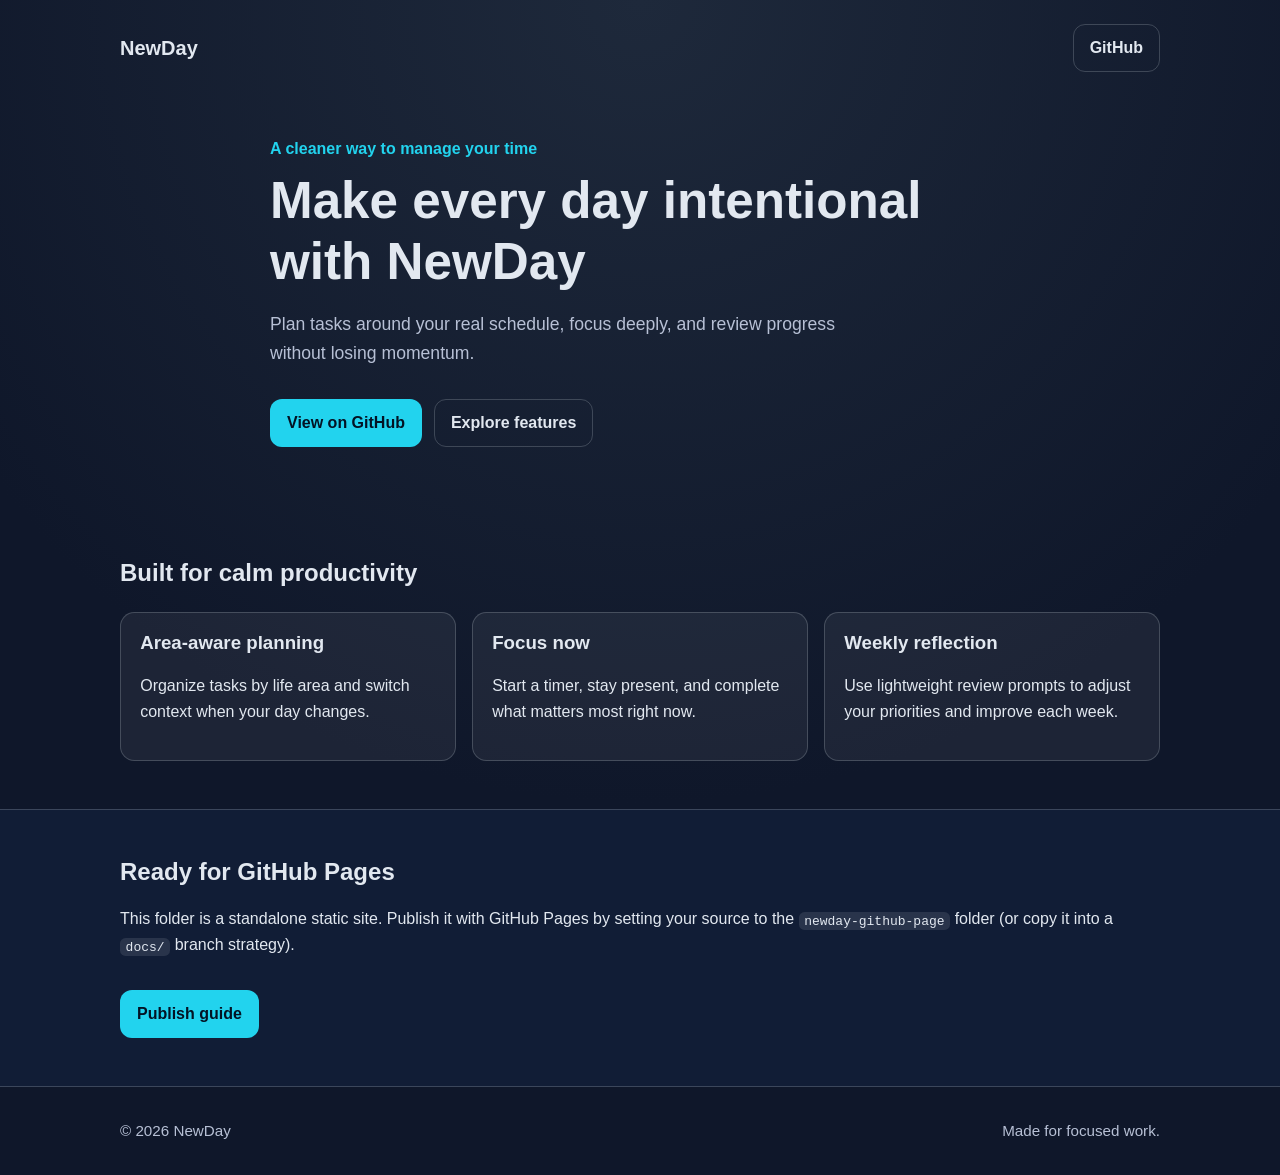
==== index.html @ dd716ab8 "Added website" ====
<!doctype html>
<html lang="en">
  <head>
    <meta charset="UTF-8" />
    <meta name="viewport" content="width=device-width, initial-scale=1.0" />
    <title>NewDay | Focus on What Matters</title>
    <meta
      name="description"
      content="NewDay helps you plan your priorities, stay focused, and review progress with intention."
    />
    <link rel="stylesheet" href="styles.css" />
  </head>
  <body>
    <header class="hero">
      <nav class="nav container">
        <span class="brand">NewDay</span>
        <a class="button button--ghost" href="https://github.com/" target="_blank" rel="noreferrer">GitHub</a>
      </nav>
      <section class="hero__content container">
        <p class="eyebrow">A cleaner way to manage your time</p>
        <h1>Make every day intentional with NewDay</h1>
        <p class="subtitle">
          Plan tasks around your real schedule, focus deeply, and review progress without losing momentum.
        </p>
        <div class="cta-row">
          <a class="button" href="https://github.com/" target="_blank" rel="noreferrer">View on GitHub</a>
          <a class="button button--ghost" href="#features">Explore features</a>
        </div>
      </section>
    </header>

    <main>
      <section id="features" class="section container">
        <h2>Built for calm productivity</h2>
        <div class="grid">
          <article class="card">
            <h3>Area-aware planning</h3>
            <p>Organize tasks by life area and switch context when your day changes.</p>
          </article>
          <article class="card">
            <h3>Focus now</h3>
            <p>Start a timer, stay present, and complete what matters most right now.</p>
          </article>
          <article class="card">
            <h3>Weekly reflection</h3>
            <p>Use lightweight review prompts to adjust your priorities and improve each week.</p>
          </article>
        </div>
      </section>

      <section class="section section--alt">
        <div class="container split">
          <div>
            <h2>Ready for GitHub Pages</h2>
            <p>
              This folder is a standalone static site. Publish it with GitHub Pages by setting your source
              to the <code>newday-github-page</code> folder (or copy it into a <code>docs/</code> branch strategy).
            </p>
          </div>
          <a class="button" href="https://pages.github.com/" target="_blank" rel="noreferrer">Publish guide</a>
        </div>
      </section>
    </main>

    <footer class="footer">
      <div class="container footer__content">
        <span>© <span id="year"></span> NewDay</span>
        <span>Made for focused work.</span>
      </div>
    </footer>

    <script src="script.js"></script>
  </body>
</html>
---- styles.css ----
:root {
  --bg: #0f172a;
  --bg-soft: #111d36;
  --text: #e2e8f0;
  --muted: #b7c0d5;
  --primary: #22d3ee;
  --primary-strong: #06b6d4;
  --card: rgba(255, 255, 255, 0.06);
  --border: rgba(226, 232, 240, 0.2);
}

* {
  box-sizing: border-box;
}

body {
  margin: 0;
  font-family: Inter, -apple-system, BlinkMacSystemFont, "Segoe UI", sans-serif;
  background: radial-gradient(circle at top, #1e293b 0%, var(--bg) 60%);
  color: var(--text);
  line-height: 1.6;
}

.container {
  width: min(1040px, 92%);
  margin: 0 auto;
}

.hero {
  padding: 1.5rem 0 4rem;
}

.nav {
  display: flex;
  justify-content: space-between;
  align-items: center;
}

.brand {
  font-size: 1.25rem;
  font-weight: 700;
}

.hero__content {
  margin-top: 4rem;
  max-width: 740px;
}

.eyebrow {
  color: var(--primary);
  font-weight: 600;
  margin-bottom: 0.5rem;
}

h1,
h2,
h3 {
  line-height: 1.2;
  margin-top: 0;
}

h1 {
  font-size: clamp(2rem, 4vw, 3.4rem);
  margin-bottom: 1rem;
}

.subtitle {
  color: var(--muted);
  font-size: 1.1rem;
  max-width: 60ch;
}

.cta-row {
  margin-top: 2rem;
  display: flex;
  gap: 0.75rem;
  flex-wrap: wrap;
}

.button {
  display: inline-flex;
  align-items: center;
  justify-content: center;
  border-radius: 0.75rem;
  padding: 0.65rem 1rem;
  color: #031324;
  background: var(--primary);
  text-decoration: none;
  font-weight: 600;
  border: 1px solid transparent;
  transition: 0.2s ease;
}

.button:hover {
  background: var(--primary-strong);
}

.button--ghost {
  color: var(--text);
  background: transparent;
  border-color: var(--border);
}

.button--ghost:hover {
  border-color: var(--primary);
  color: var(--primary);
  background: rgba(34, 211, 238, 0.08);
}

.section {
  padding: 3rem 0;
}

.grid {
  margin-top: 1.5rem;
  display: grid;
  grid-template-columns: repeat(auto-fit, minmax(210px, 1fr));
  gap: 1rem;
}

.card {
  background: var(--card);
  border: 1px solid var(--border);
  border-radius: 0.9rem;
  padding: 1.2rem;
}

.section--alt {
  background: var(--bg-soft);
  border-top: 1px solid var(--border);
  border-bottom: 1px solid var(--border);
}

.split {
  display: flex;
  align-items: center;
  justify-content: space-between;
  gap: 1rem;
  flex-wrap: wrap;
}

.footer {
  padding: 2rem 0;
}

.footer__content {
  display: flex;
  justify-content: space-between;
  color: var(--muted);
  font-size: 0.95rem;
}

code {
  background: rgba(255, 255, 255, 0.1);
  border-radius: 0.35rem;
  padding: 0.1rem 0.35rem;
}
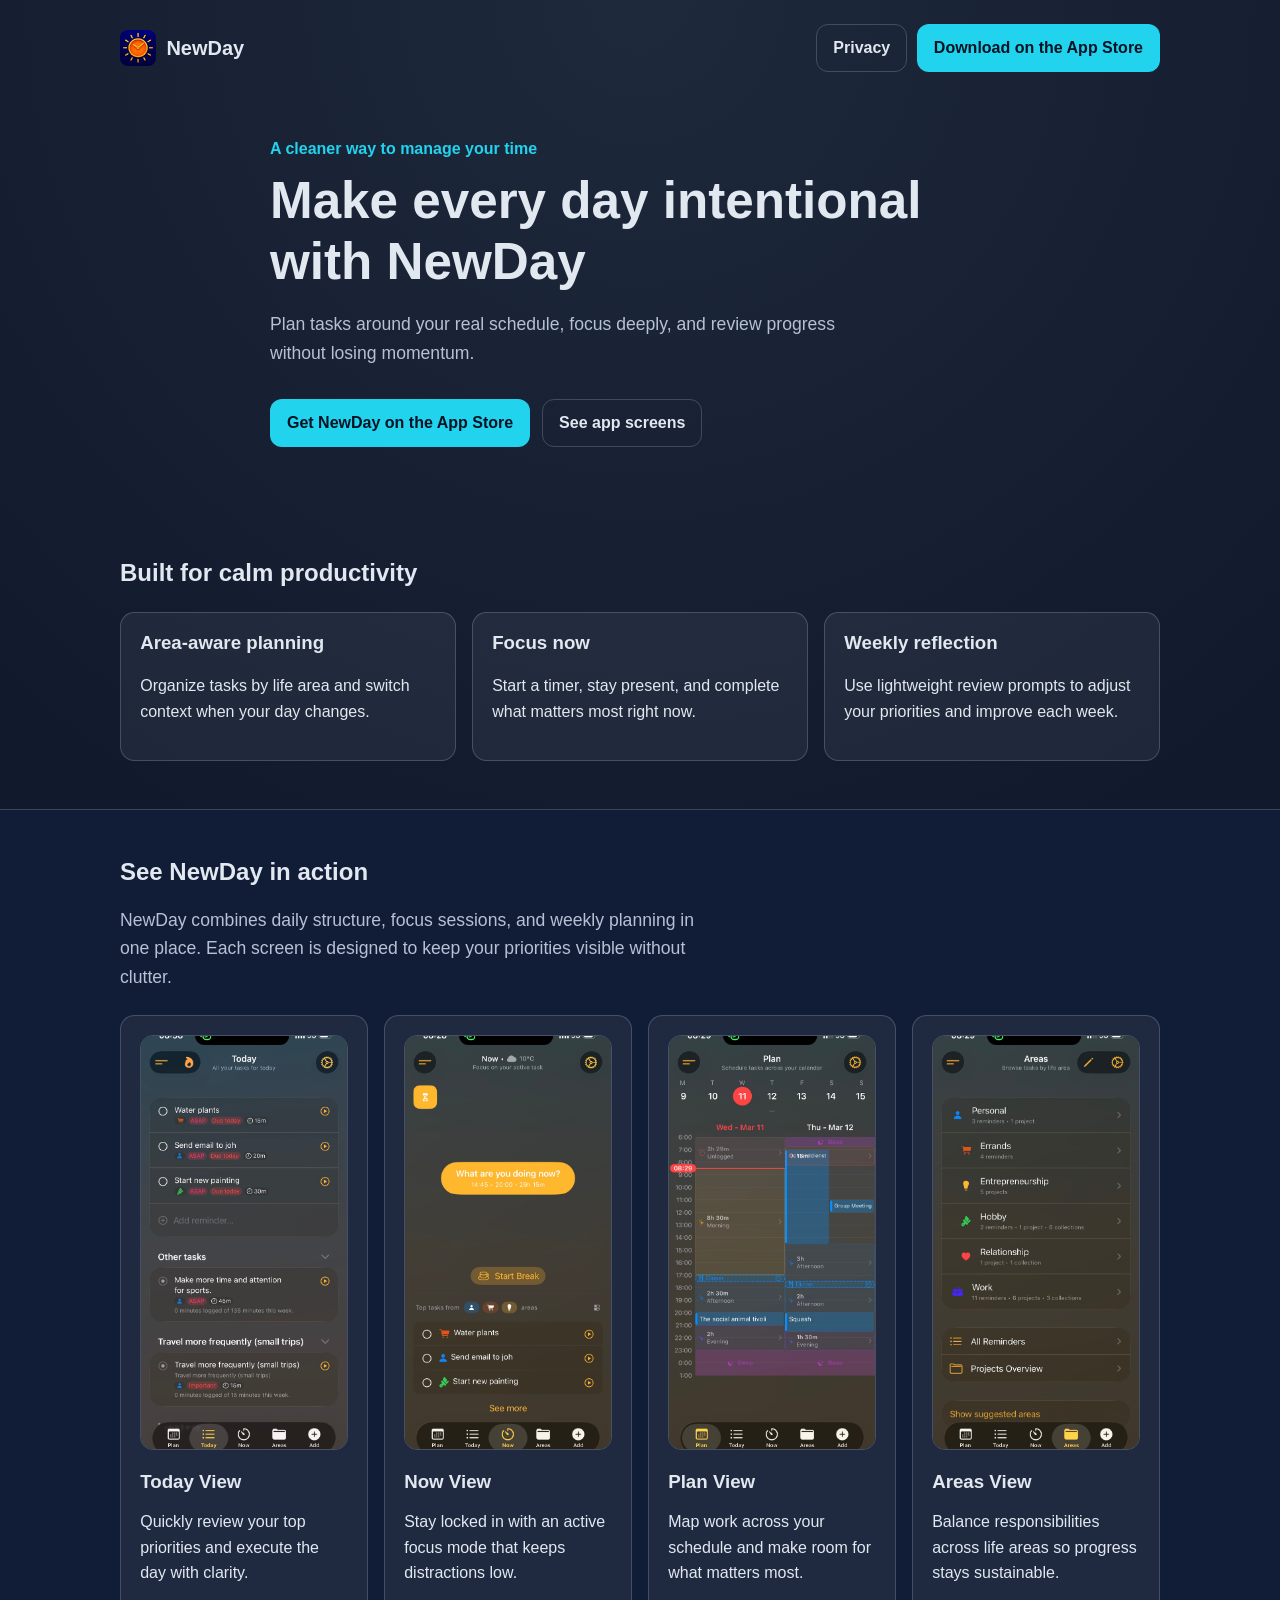
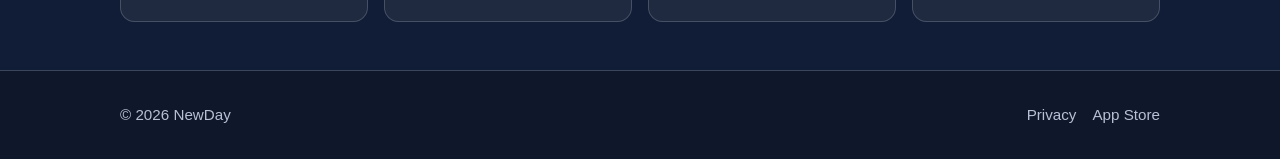
==== commit 202c5eee: "Update landing page with app visuals and privacy subsite" ====
--- a/index.html
+++ b/index.html
@@ -13,18 +13,32 @@
   <body>
     <header class="hero">
       <nav class="nav container">
-        <span class="brand">NewDay</span>
-        <a class="button button--ghost" href="https://github.com/" target="_blank" rel="noreferrer">GitHub</a>
+        <a class="brand" href="#top" aria-label="NewDay home">
+          <img class="brand__logo" src="1024.png" alt="NewDay app logo" />
+          <span>NewDay</span>
+        </a>
+        <div class="nav__links">
+          <a class="button button--ghost" href="privacy.html">Privacy</a>
+          <a
+            class="button"
+            href="https://apps.apple.com/app/id6754460979"
+            target="_blank"
+            rel="noreferrer"
+            >Download on the App Store</a
+          >
+        </div>
       </nav>
-      <section class="hero__content container">
+      <section class="hero__content container" id="top">
         <p class="eyebrow">A cleaner way to manage your time</p>
         <h1>Make every day intentional with NewDay</h1>
         <p class="subtitle">
           Plan tasks around your real schedule, focus deeply, and review progress without losing momentum.
         </p>
         <div class="cta-row">
-          <a class="button" href="https://github.com/" target="_blank" rel="noreferrer">View on GitHub</a>
-          <a class="button button--ghost" href="#features">Explore features</a>
+          <a class="button" href="https://apps.apple.com/app/id6754460979" target="_blank" rel="noreferrer"
+            >Get NewDay on the App Store</a
+          >
+          <a class="button button--ghost" href="#screens">See app screens</a>
         </div>
       </section>
     </header>
@@ -48,16 +62,35 @@
         </div>
       </section>
 
-      <section class="section section--alt">
-        <div class="container split">
-          <div>
-            <h2>Ready for GitHub Pages</h2>
-            <p>
-              This folder is a standalone static site. Publish it with GitHub Pages by setting your source
-              to the <code>newday-github-page</code> folder (or copy it into a <code>docs/</code> branch strategy).
-            </p>
+      <section id="screens" class="section section--alt">
+        <div class="container">
+          <h2>See NewDay in action</h2>
+          <p class="subtitle">
+            NewDay combines daily structure, focus sessions, and weekly planning in one place. Each screen is designed
+            to keep your priorities visible without clutter.
+          </p>
+          <div class="screen-grid">
+            <article class="screen-card">
+              <img src="TodayView.jpg" alt="Today view showing prioritized daily tasks" />
+              <h3>Today View</h3>
+              <p>Quickly review your top priorities and execute the day with clarity.</p>
+            </article>
+            <article class="screen-card">
+              <img src="NowView.jpg" alt="Now view with active focus timer" />
+              <h3>Now View</h3>
+              <p>Stay locked in with an active focus mode that keeps distractions low.</p>
+            </article>
+            <article class="screen-card">
+              <img src="PlanView.jpg" alt="Plan view for scheduling and organizing tasks" />
+              <h3>Plan View</h3>
+              <p>Map work across your schedule and make room for what matters most.</p>
+            </article>
+            <article class="screen-card">
+              <img src="Areas.jpg" alt="Areas view organizing tasks by life category" />
+              <h3>Areas View</h3>
+              <p>Balance responsibilities across life areas so progress stays sustainable.</p>
+            </article>
           </div>
-          <a class="button" href="https://pages.github.com/" target="_blank" rel="noreferrer">Publish guide</a>
         </div>
       </section>
     </main>
@@ -65,7 +98,10 @@
     <footer class="footer">
       <div class="container footer__content">
         <span>© <span id="year"></span> NewDay</span>
-        <span>Made for focused work.</span>
+        <div class="footer__links">
+          <a href="privacy.html">Privacy</a>
+          <a href="https://apps.apple.com/app/id6754460979" target="_blank" rel="noreferrer">App Store</a>
+        </div>
       </div>
     </footer>
 
--- a/styles.css
+++ b/styles.css
@@ -34,11 +34,31 @@
   display: flex;
   justify-content: space-between;
   align-items: center;
+  gap: 0.9rem;
+  flex-wrap: wrap;
 }
 
 .brand {
   font-size: 1.25rem;
   font-weight: 700;
+  text-decoration: none;
+  color: var(--text);
+  display: inline-flex;
+  align-items: center;
+  gap: 0.65rem;
+}
+
+.brand__logo {
+  width: 36px;
+  height: 36px;
+  border-radius: 8px;
+  object-fit: cover;
+}
+
+.nav__links {
+  display: flex;
+  gap: 0.6rem;
+  flex-wrap: wrap;
 }
 
 .hero__content {
@@ -118,7 +138,8 @@
   gap: 1rem;
 }
 
-.card {
+.card,
+.screen-card {
   background: var(--card);
   border: 1px solid var(--border);
   border-radius: 0.9rem;
@@ -131,12 +152,24 @@
   border-bottom: 1px solid var(--border);
 }
 
-.split {
-  display: flex;
-  align-items: center;
-  justify-content: space-between;
-  gap: 1rem;
-  flex-wrap: wrap;
+.screen-grid {
+  margin-top: 1.5rem;
+  display: grid;
+  grid-template-columns: repeat(auto-fit, minmax(210px, 1fr));
+  gap: 1rem;
+}
+
+.screen-card img {
+  width: 100%;
+  aspect-ratio: 9 / 18;
+  object-fit: cover;
+  border-radius: 0.8rem;
+  border: 1px solid var(--border);
+}
+
+.screen-card h3 {
+  margin-top: 0.8rem;
+  margin-bottom: 0.35rem;
 }
 
 .footer {
@@ -146,8 +179,37 @@
 .footer__content {
   display: flex;
   justify-content: space-between;
+  align-items: center;
+  gap: 1rem;
+  flex-wrap: wrap;
   color: var(--muted);
   font-size: 0.95rem;
+}
+
+.footer__links {
+  display: inline-flex;
+  gap: 1rem;
+}
+
+.footer__links a {
+  color: var(--muted);
+  text-decoration: none;
+}
+
+.footer__links a:hover {
+  color: var(--primary);
+}
+
+.legal {
+  max-width: 760px;
+}
+
+.legal ul {
+  padding-left: 1.15rem;
+}
+
+.muted {
+  color: var(--muted);
 }
 
 code {
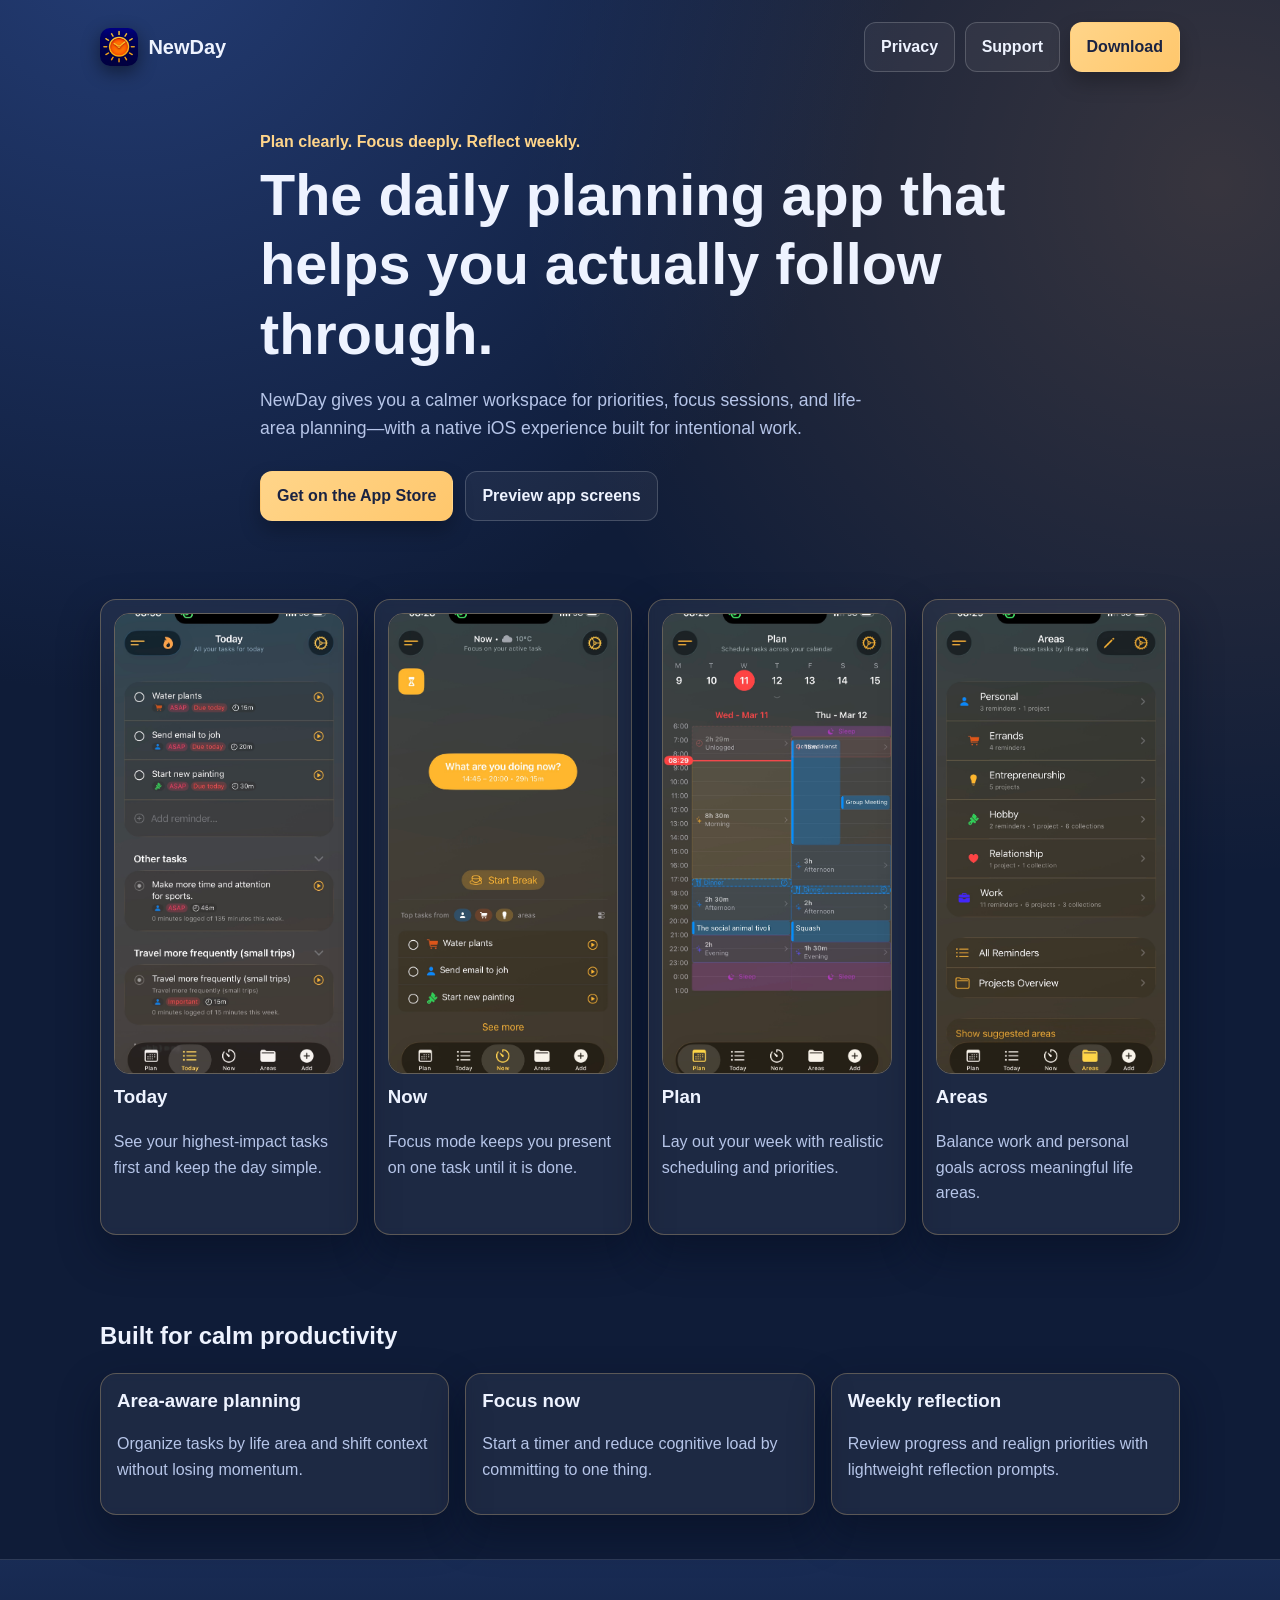
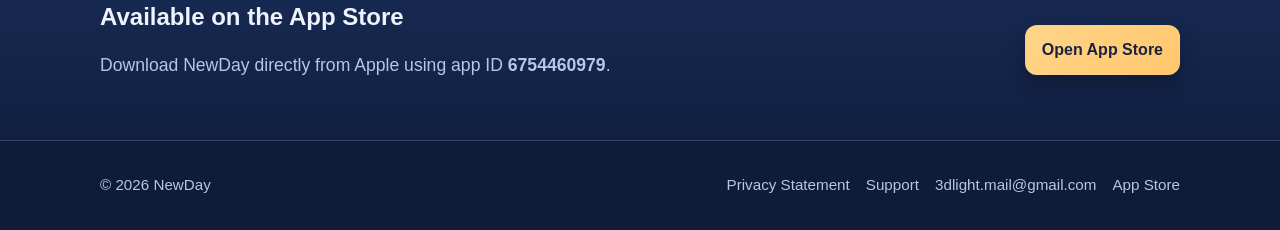
==== commit 9d3e5170: "Apply warm dark-blue theme and add support contact page" ====
--- a/index.html
+++ b/index.html
@@ -11,7 +11,7 @@
     <link rel="stylesheet" href="styles.css" />
   </head>
   <body>
-    <header class="hero">
+    <header class="hero" id="top">
       <nav class="nav container">
         <a class="brand" href="#top" aria-label="NewDay home">
           <img class="brand__logo" src="1024.png" alt="NewDay app logo" />
@@ -19,78 +19,84 @@
         </a>
         <div class="nav__links">
           <a class="button button--ghost" href="privacy.html">Privacy</a>
-          <a
-            class="button"
-            href="https://apps.apple.com/app/id6754460979"
-            target="_blank"
-            rel="noreferrer"
-            >Download on the App Store</a
+          <a class="button button--ghost" href="support.html">Support</a>
+          <a class="button" href="https://apps.apple.com/app/id6754460979" target="_blank" rel="noreferrer"
+            >Download</a
           >
         </div>
       </nav>
-      <section class="hero__content container" id="top">
-        <p class="eyebrow">A cleaner way to manage your time</p>
-        <h1>Make every day intentional with NewDay</h1>
+
+      <section class="hero__content container">
+        <p class="eyebrow">Plan clearly. Focus deeply. Reflect weekly.</p>
+        <h1>The daily planning app that helps you actually follow through.</h1>
         <p class="subtitle">
-          Plan tasks around your real schedule, focus deeply, and review progress without losing momentum.
+          NewDay gives you a calmer workspace for priorities, focus sessions, and life-area planning—with a native iOS
+          experience built for intentional work.
         </p>
         <div class="cta-row">
           <a class="button" href="https://apps.apple.com/app/id6754460979" target="_blank" rel="noreferrer"
-            >Get NewDay on the App Store</a
+            >Get on the App Store</a
           >
-          <a class="button button--ghost" href="#screens">See app screens</a>
+          <a class="button button--ghost" href="#screens">Preview app screens</a>
         </div>
       </section>
     </header>
 
     <main>
+      <section id="screens" class="section section--showcase container">
+        <div class="screen-grid">
+          <article class="screen-card">
+            <img src="TodayView.jpg" alt="Today view showing prioritized daily tasks" />
+            <h3>Today</h3>
+            <p>See your highest-impact tasks first and keep the day simple.</p>
+          </article>
+          <article class="screen-card">
+            <img src="NowView.jpg" alt="Now view with active focus timer" />
+            <h3>Now</h3>
+            <p>Focus mode keeps you present on one task until it is done.</p>
+          </article>
+          <article class="screen-card">
+            <img src="PlanView.jpg" alt="Plan view for scheduling and organizing tasks" />
+            <h3>Plan</h3>
+            <p>Lay out your week with realistic scheduling and priorities.</p>
+          </article>
+          <article class="screen-card">
+            <img src="Areas.jpg" alt="Areas view organizing tasks by life category" />
+            <h3>Areas</h3>
+            <p>Balance work and personal goals across meaningful life areas.</p>
+          </article>
+        </div>
+      </section>
+
       <section id="features" class="section container">
         <h2>Built for calm productivity</h2>
         <div class="grid">
           <article class="card">
             <h3>Area-aware planning</h3>
-            <p>Organize tasks by life area and switch context when your day changes.</p>
+            <p>Organize tasks by life area and shift context without losing momentum.</p>
           </article>
           <article class="card">
             <h3>Focus now</h3>
-            <p>Start a timer, stay present, and complete what matters most right now.</p>
+            <p>Start a timer and reduce cognitive load by committing to one thing.</p>
           </article>
           <article class="card">
             <h3>Weekly reflection</h3>
-            <p>Use lightweight review prompts to adjust your priorities and improve each week.</p>
+            <p>Review progress and realign priorities with lightweight reflection prompts.</p>
           </article>
         </div>
       </section>
 
-      <section id="screens" class="section section--alt">
-        <div class="container">
-          <h2>See NewDay in action</h2>
-          <p class="subtitle">
-            NewDay combines daily structure, focus sessions, and weekly planning in one place. Each screen is designed
-            to keep your priorities visible without clutter.
-          </p>
-          <div class="screen-grid">
-            <article class="screen-card">
-              <img src="TodayView.jpg" alt="Today view showing prioritized daily tasks" />
-              <h3>Today View</h3>
-              <p>Quickly review your top priorities and execute the day with clarity.</p>
-            </article>
-            <article class="screen-card">
-              <img src="NowView.jpg" alt="Now view with active focus timer" />
-              <h3>Now View</h3>
-              <p>Stay locked in with an active focus mode that keeps distractions low.</p>
-            </article>
-            <article class="screen-card">
-              <img src="PlanView.jpg" alt="Plan view for scheduling and organizing tasks" />
-              <h3>Plan View</h3>
-              <p>Map work across your schedule and make room for what matters most.</p>
-            </article>
-            <article class="screen-card">
-              <img src="Areas.jpg" alt="Areas view organizing tasks by life category" />
-              <h3>Areas View</h3>
-              <p>Balance responsibilities across life areas so progress stays sustainable.</p>
-            </article>
+      <section class="section section--app-store">
+        <div class="container split">
+          <div>
+            <h2>Available on the App Store</h2>
+            <p class="subtitle">
+              Download NewDay directly from Apple using app ID <strong>6754460979</strong>.
+            </p>
           </div>
+          <a class="button" href="https://apps.apple.com/app/id6754460979" target="_blank" rel="noreferrer"
+            >Open App Store</a
+          >
         </div>
       </section>
     </main>
@@ -99,7 +105,9 @@
       <div class="container footer__content">
         <span>© <span id="year"></span> NewDay</span>
         <div class="footer__links">
-          <a href="privacy.html">Privacy</a>
+          <a href="privacy.html">Privacy Statement</a>
+          <a href="support.html">Support</a>
+          <a href="mailto:3dlight.mail@gmail.com">3dlight.mail@gmail.com</a>
           <a href="https://apps.apple.com/app/id6754460979" target="_blank" rel="noreferrer">App Store</a>
         </div>
       </div>
--- a/styles.css
+++ b/styles.css
@@ -1,12 +1,14 @@
 :root {
-  --bg: #0f172a;
-  --bg-soft: #111d36;
-  --text: #e2e8f0;
-  --muted: #b7c0d5;
-  --primary: #22d3ee;
-  --primary-strong: #06b6d4;
+  --bg: #0f1c38;
+  --bg-soft: #15264b;
+  --panel: #1b2f5c;
+  --text: #eef3ff;
+  --muted: #b6c5e8;
+  --primary: #ffd58a;
+  --primary-strong: #ffc76c;
   --card: rgba(255, 255, 255, 0.06);
-  --border: rgba(226, 232, 240, 0.2);
+  --border: rgba(255, 213, 138, 0.28);
+  --shadow: 0 18px 40px rgba(4, 10, 28, 0.45);
 }
 
 * {
@@ -16,18 +18,21 @@
 body {
   margin: 0;
   font-family: Inter, -apple-system, BlinkMacSystemFont, "Segoe UI", sans-serif;
-  background: radial-gradient(circle at top, #1e293b 0%, var(--bg) 60%);
+  background:
+    radial-gradient(circle at 10% -5%, #243d76 0%, rgba(36, 61, 118, 0) 35%),
+    radial-gradient(circle at 95% 10%, rgba(255, 176, 92, 0.17) 0%, rgba(255, 176, 92, 0) 34%),
+    var(--bg);
   color: var(--text);
   line-height: 1.6;
 }
 
 .container {
-  width: min(1040px, 92%);
+  width: min(1080px, 92%);
   margin: 0 auto;
 }
 
 .hero {
-  padding: 1.5rem 0 4rem;
+  padding: 1.4rem 0 2.5rem;
 }
 
 .nav {
@@ -40,7 +45,7 @@
 
 .brand {
   font-size: 1.25rem;
-  font-weight: 700;
+  font-weight: 800;
   text-decoration: none;
   color: var(--text);
   display: inline-flex;
@@ -49,10 +54,11 @@
 }
 
 .brand__logo {
-  width: 36px;
-  height: 36px;
-  border-radius: 8px;
+  width: 38px;
+  height: 38px;
+  border-radius: 10px;
   object-fit: cover;
+  box-shadow: 0 6px 18px rgba(0, 0, 0, 0.45);
 }
 
 .nav__links {
@@ -62,14 +68,14 @@
 }
 
 .hero__content {
-  margin-top: 4rem;
-  max-width: 740px;
+  margin-top: 3.6rem;
+  max-width: 760px;
 }
 
 .eyebrow {
   color: var(--primary);
-  font-weight: 600;
-  margin-bottom: 0.5rem;
+  font-weight: 700;
+  margin-bottom: 0.4rem;
 }
 
 h1,
@@ -80,18 +86,18 @@
 }
 
 h1 {
-  font-size: clamp(2rem, 4vw, 3.4rem);
-  margin-bottom: 1rem;
+  font-size: clamp(2rem, 5vw, 3.6rem);
+  margin-bottom: 0.8rem;
 }
 
 .subtitle {
   color: var(--muted);
   font-size: 1.1rem;
-  max-width: 60ch;
+  max-width: 62ch;
 }
 
 .cta-row {
-  margin-top: 2rem;
+  margin-top: 1.8rem;
   display: flex;
   gap: 0.75rem;
   flex-wrap: wrap;
@@ -102,74 +108,101 @@
   align-items: center;
   justify-content: center;
   border-radius: 0.75rem;
-  padding: 0.65rem 1rem;
-  color: #031324;
-  background: var(--primary);
+  padding: 0.68rem 1rem;
+  color: #1a2342;
+  background: linear-gradient(135deg, var(--primary), var(--primary-strong));
   text-decoration: none;
-  font-weight: 600;
+  font-weight: 700;
   border: 1px solid transparent;
-  transition: 0.2s ease;
+  transition: transform 0.2s ease, box-shadow 0.2s ease, background 0.2s ease;
+  box-shadow: 0 10px 20px rgba(0, 0, 0, 0.25);
 }
 
 .button:hover {
-  background: var(--primary-strong);
+  transform: translateY(-1px);
+  background: linear-gradient(135deg, #ffe0a8, var(--primary));
 }
 
 .button--ghost {
   color: var(--text);
-  background: transparent;
-  border-color: var(--border);
+  background: rgba(255, 255, 255, 0.05);
+  border-color: rgba(255, 255, 255, 0.18);
+  box-shadow: none;
 }
 
 .button--ghost:hover {
   border-color: var(--primary);
   color: var(--primary);
-  background: rgba(34, 211, 238, 0.08);
+  background: rgba(255, 213, 138, 0.08);
 }
 
 .section {
-  padding: 3rem 0;
-}
-
-.grid {
-  margin-top: 1.5rem;
+  padding: 2.7rem 0;
+}
+
+.section--showcase {
+  padding-top: 1rem;
+}
+
+.grid,
+.screen-grid {
+  margin-top: 1.4rem;
   display: grid;
-  grid-template-columns: repeat(auto-fit, minmax(210px, 1fr));
-  gap: 1rem;
+  grid-template-columns: repeat(auto-fit, minmax(220px, 1fr));
+  gap: 1rem;
+}
+
+.screen-grid {
+  align-items: stretch;
 }
 
 .card,
 .screen-card {
   background: var(--card);
   border: 1px solid var(--border);
-  border-radius: 0.9rem;
-  padding: 1.2rem;
-}
-
-.section--alt {
-  background: var(--bg-soft);
-  border-top: 1px solid var(--border);
-  border-bottom: 1px solid var(--border);
-}
-
-.screen-grid {
-  margin-top: 1.5rem;
-  display: grid;
-  grid-template-columns: repeat(auto-fit, minmax(210px, 1fr));
-  gap: 1rem;
+  border-radius: 1rem;
+  padding: 1rem;
+  box-shadow: var(--shadow);
+  backdrop-filter: blur(4px);
+}
+
+.screen-card {
+  display: flex;
+  flex-direction: column;
+  padding: 0.8rem;
+  height: 100%;
 }
 
 .screen-card img {
   width: 100%;
   aspect-ratio: 9 / 18;
   object-fit: cover;
-  border-radius: 0.8rem;
-  border: 1px solid var(--border);
+  border-radius: 0.95rem;
+  border: 1px solid rgba(255, 213, 138, 0.32);
 }
 
 .screen-card h3 {
   margin-top: 0.8rem;
-  margin-bottom: 0.35rem;
+  margin-bottom: 0.25rem;
+}
+
+.screen-card p,
+.card p {
+  color: var(--muted);
+}
+
+.section--app-store {
+  background: linear-gradient(180deg, rgba(27, 47, 92, 0.8), rgba(17, 32, 66, 0.8));
+  border-top: 1px solid rgba(255, 255, 255, 0.12);
+  border-bottom: 1px solid rgba(255, 255, 255, 0.12);
+}
+
+.split {
+  display: flex;
+  justify-content: space-between;
+  gap: 1rem;
+  align-items: center;
+  flex-wrap: wrap;
 }
 
 .footer {
@@ -189,6 +222,7 @@
 .footer__links {
   display: inline-flex;
   gap: 1rem;
+  flex-wrap: wrap;
 }
 
 .footer__links a {
@@ -201,19 +235,13 @@
 }
 
 .legal {
-  max-width: 760px;
+  max-width: 860px;
 }
 
 .legal ul {
-  padding-left: 1.15rem;
+  padding-left: 1.2rem;
 }
 
 .muted {
   color: var(--muted);
 }
-
-code {
-  background: rgba(255, 255, 255, 0.1);
-  border-radius: 0.35rem;
-  padding: 0.1rem 0.35rem;
-}
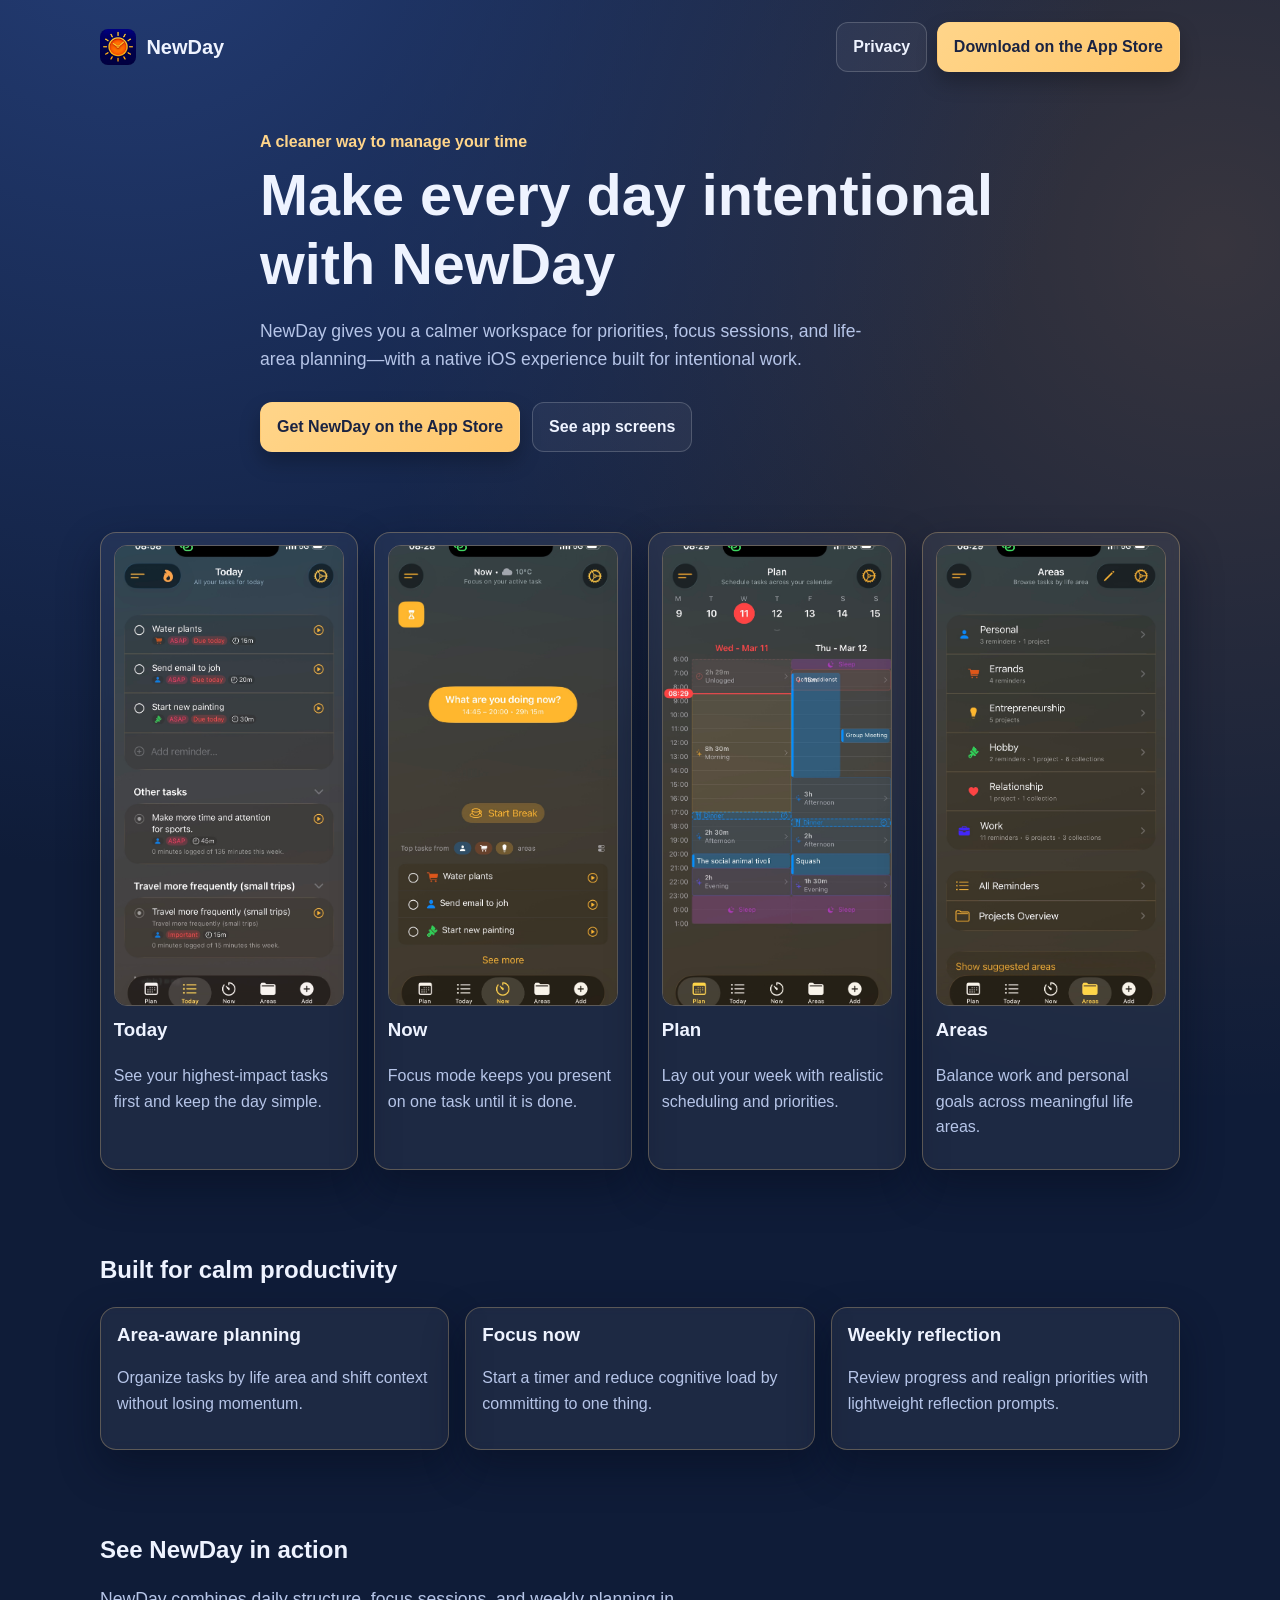
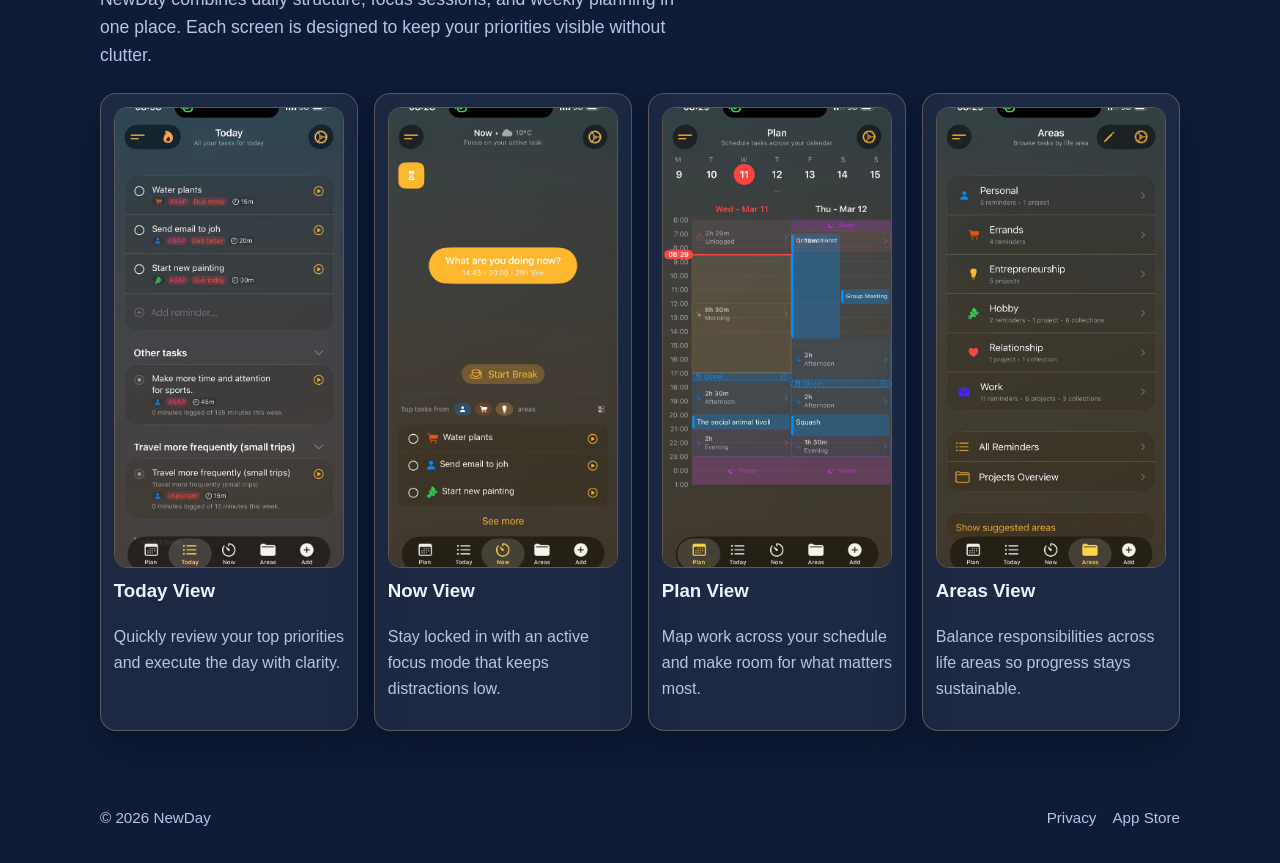
==== commit 7b545606: "Merge branch 'main' into codex/implement-images-and-app-store-link-enmhpv" ====
--- a/index.html
+++ b/index.html
@@ -19,25 +19,27 @@
         </a>
         <div class="nav__links">
           <a class="button button--ghost" href="privacy.html">Privacy</a>
-          <a class="button button--ghost" href="support.html">Support</a>
-          <a class="button" href="https://apps.apple.com/app/id6754460979" target="_blank" rel="noreferrer"
-            >Download</a
+          <a
+            class="button"
+            href="https://apps.apple.com/app/id6754460979"
+            target="_blank"
+            rel="noreferrer"
+            >Download on the App Store</a
           >
         </div>
       </nav>
-
-      <section class="hero__content container">
-        <p class="eyebrow">Plan clearly. Focus deeply. Reflect weekly.</p>
-        <h1>The daily planning app that helps you actually follow through.</h1>
+      <section class="hero__content container" id="top">
+        <p class="eyebrow">A cleaner way to manage your time</p>
+        <h1>Make every day intentional with NewDay</h1>
         <p class="subtitle">
           NewDay gives you a calmer workspace for priorities, focus sessions, and life-area planning—with a native iOS
           experience built for intentional work.
         </p>
         <div class="cta-row">
           <a class="button" href="https://apps.apple.com/app/id6754460979" target="_blank" rel="noreferrer"
-            >Get on the App Store</a
+            >Get NewDay on the App Store</a
           >
-          <a class="button button--ghost" href="#screens">Preview app screens</a>
+          <a class="button button--ghost" href="#screens">See app screens</a>
         </div>
       </section>
     </header>
@@ -86,17 +88,35 @@
         </div>
       </section>
 
-      <section class="section section--app-store">
-        <div class="container split">
-          <div>
-            <h2>Available on the App Store</h2>
-            <p class="subtitle">
-              Download NewDay directly from Apple using app ID <strong>6754460979</strong>.
-            </p>
+      <section id="screens" class="section section--alt">
+        <div class="container">
+          <h2>See NewDay in action</h2>
+          <p class="subtitle">
+            NewDay combines daily structure, focus sessions, and weekly planning in one place. Each screen is designed
+            to keep your priorities visible without clutter.
+          </p>
+          <div class="screen-grid">
+            <article class="screen-card">
+              <img src="TodayView.jpg" alt="Today view showing prioritized daily tasks" />
+              <h3>Today View</h3>
+              <p>Quickly review your top priorities and execute the day with clarity.</p>
+            </article>
+            <article class="screen-card">
+              <img src="NowView.jpg" alt="Now view with active focus timer" />
+              <h3>Now View</h3>
+              <p>Stay locked in with an active focus mode that keeps distractions low.</p>
+            </article>
+            <article class="screen-card">
+              <img src="PlanView.jpg" alt="Plan view for scheduling and organizing tasks" />
+              <h3>Plan View</h3>
+              <p>Map work across your schedule and make room for what matters most.</p>
+            </article>
+            <article class="screen-card">
+              <img src="Areas.jpg" alt="Areas view organizing tasks by life category" />
+              <h3>Areas View</h3>
+              <p>Balance responsibilities across life areas so progress stays sustainable.</p>
+            </article>
           </div>
-          <a class="button" href="https://apps.apple.com/app/id6754460979" target="_blank" rel="noreferrer"
-            >Open App Store</a
-          >
         </div>
       </section>
     </main>
@@ -105,9 +125,7 @@
       <div class="container footer__content">
         <span>© <span id="year"></span> NewDay</span>
         <div class="footer__links">
-          <a href="privacy.html">Privacy Statement</a>
-          <a href="support.html">Support</a>
-          <a href="mailto:3dlight.mail@gmail.com">3dlight.mail@gmail.com</a>
+          <a href="privacy.html">Privacy</a>
           <a href="https://apps.apple.com/app/id6754460979" target="_blank" rel="noreferrer">App Store</a>
         </div>
       </div>
--- a/styles.css
+++ b/styles.css
@@ -45,7 +45,7 @@
 
 .brand {
   font-size: 1.25rem;
-  font-weight: 800;
+  font-weight: 700;
   text-decoration: none;
   color: var(--text);
   display: inline-flex;
@@ -54,11 +54,10 @@
 }
 
 .brand__logo {
-  width: 38px;
-  height: 38px;
-  border-radius: 10px;
+  width: 36px;
+  height: 36px;
+  border-radius: 8px;
   object-fit: cover;
-  box-shadow: 0 6px 18px rgba(0, 0, 0, 0.45);
 }
 
 .nav__links {
@@ -152,10 +151,6 @@
   gap: 1rem;
 }
 
-.screen-grid {
-  align-items: stretch;
-}
-
 .card,
 .screen-card {
   background: var(--card);
@@ -197,12 +192,24 @@
   border-bottom: 1px solid rgba(255, 255, 255, 0.12);
 }
 
-.split {
-  display: flex;
-  justify-content: space-between;
-  gap: 1rem;
-  align-items: center;
-  flex-wrap: wrap;
+.screen-grid {
+  margin-top: 1.5rem;
+  display: grid;
+  grid-template-columns: repeat(auto-fit, minmax(210px, 1fr));
+  gap: 1rem;
+}
+
+.screen-card img {
+  width: 100%;
+  aspect-ratio: 9 / 18;
+  object-fit: cover;
+  border-radius: 0.8rem;
+  border: 1px solid var(--border);
+}
+
+.screen-card h3 {
+  margin-top: 0.8rem;
+  margin-bottom: 0.35rem;
 }
 
 .footer {
@@ -222,7 +229,6 @@
 .footer__links {
   display: inline-flex;
   gap: 1rem;
-  flex-wrap: wrap;
 }
 
 .footer__links a {
@@ -235,13 +241,19 @@
 }
 
 .legal {
-  max-width: 860px;
+  max-width: 760px;
 }
 
 .legal ul {
-  padding-left: 1.2rem;
+  padding-left: 1.15rem;
 }
 
 .muted {
   color: var(--muted);
 }
+
+code {
+  background: rgba(255, 255, 255, 0.1);
+  border-radius: 0.35rem;
+  padding: 0.1rem 0.35rem;
+}
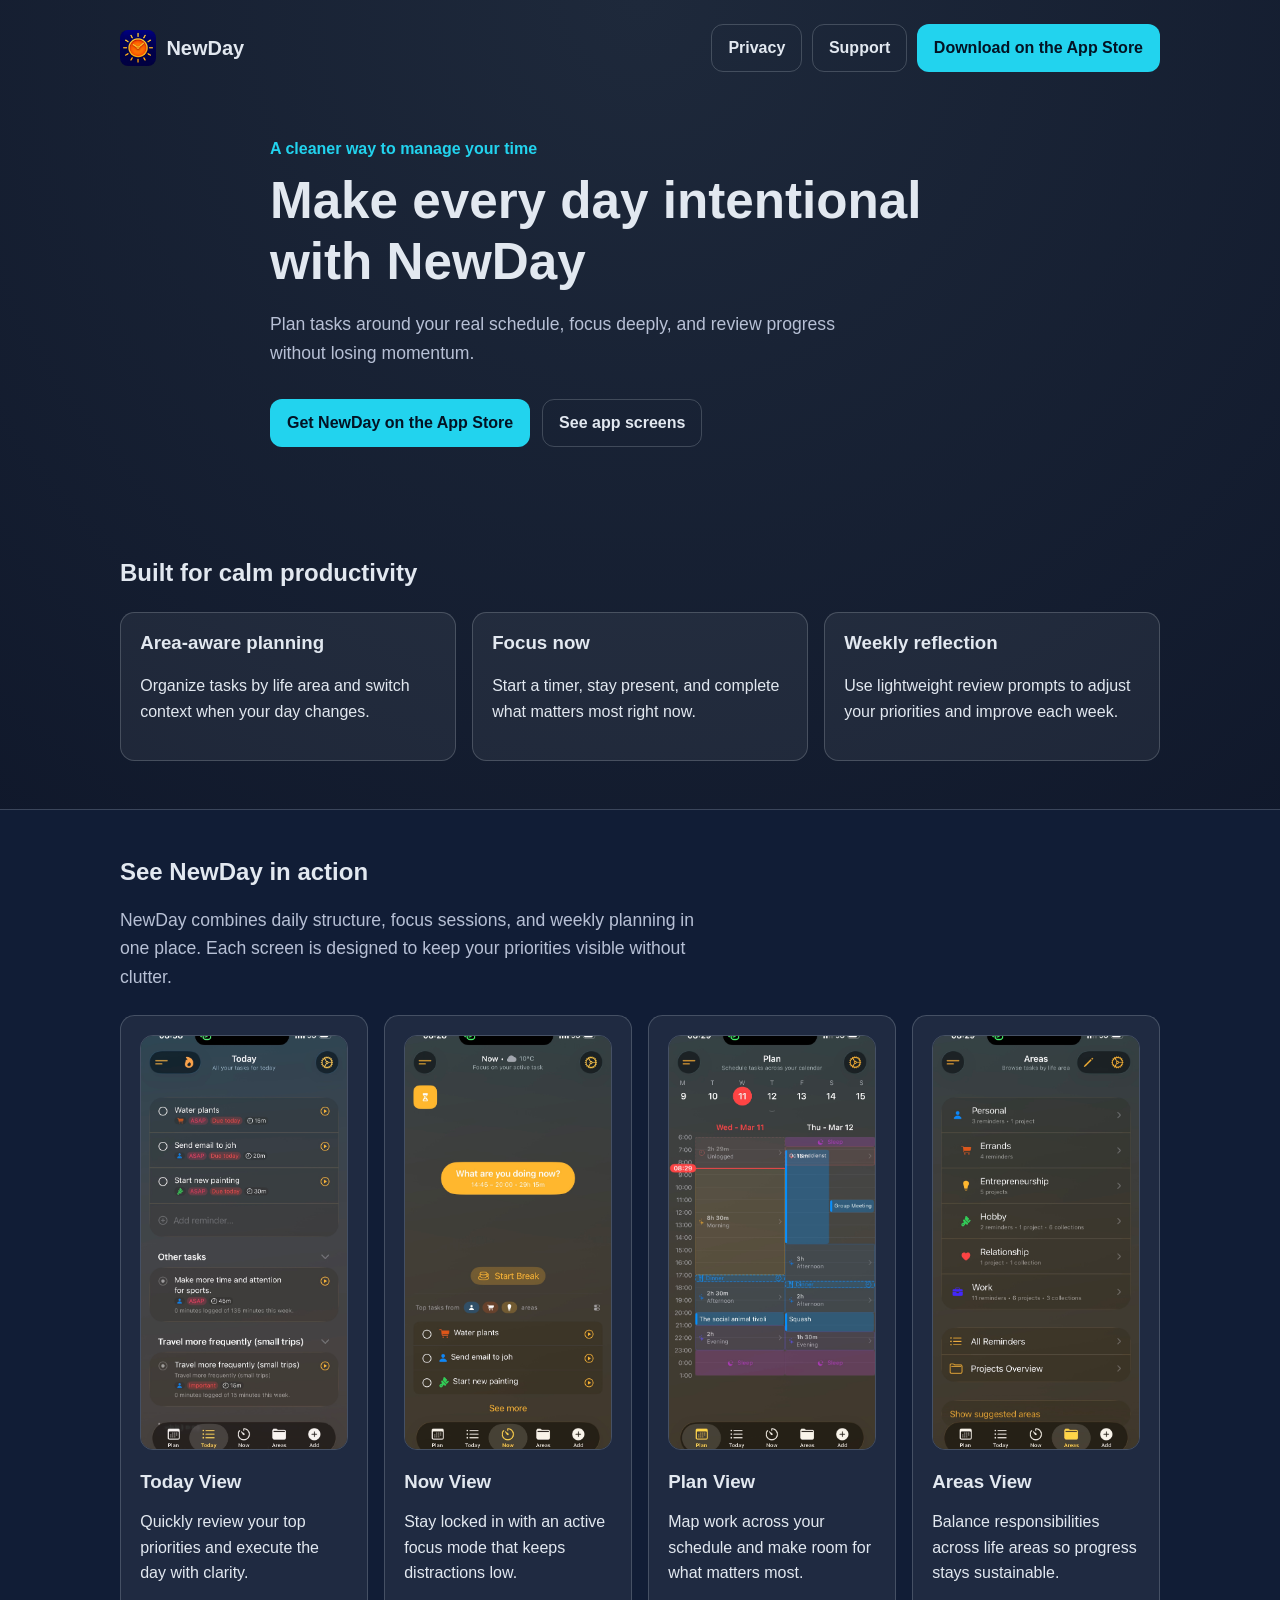
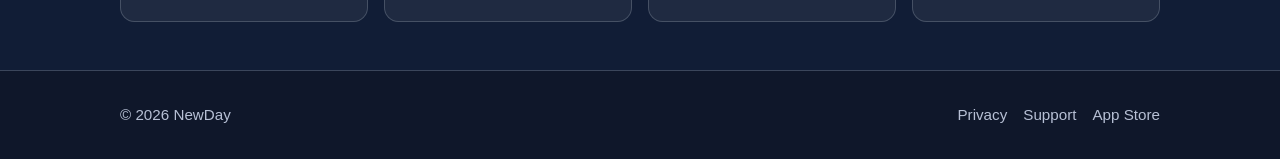
==== commit 178e3f3d: "Add support page with email contact link" ====
--- a/index.html
+++ b/index.html
@@ -11,7 +11,7 @@
     <link rel="stylesheet" href="styles.css" />
   </head>
   <body>
-    <header class="hero" id="top">
+    <header class="hero">
       <nav class="nav container">
         <a class="brand" href="#top" aria-label="NewDay home">
           <img class="brand__logo" src="1024.png" alt="NewDay app logo" />
@@ -19,6 +19,7 @@
         </a>
         <div class="nav__links">
           <a class="button button--ghost" href="privacy.html">Privacy</a>
+          <a class="button button--ghost" href="support.html">Support</a>
           <a
             class="button"
             href="https://apps.apple.com/app/id6754460979"
@@ -32,8 +33,7 @@
         <p class="eyebrow">A cleaner way to manage your time</p>
         <h1>Make every day intentional with NewDay</h1>
         <p class="subtitle">
-          NewDay gives you a calmer workspace for priorities, focus sessions, and life-area planning—with a native iOS
-          experience built for intentional work.
+          Plan tasks around your real schedule, focus deeply, and review progress without losing momentum.
         </p>
         <div class="cta-row">
           <a class="button" href="https://apps.apple.com/app/id6754460979" target="_blank" rel="noreferrer"
@@ -45,45 +45,20 @@
     </header>
 
     <main>
-      <section id="screens" class="section section--showcase container">
-        <div class="screen-grid">
-          <article class="screen-card">
-            <img src="TodayView.jpg" alt="Today view showing prioritized daily tasks" />
-            <h3>Today</h3>
-            <p>See your highest-impact tasks first and keep the day simple.</p>
-          </article>
-          <article class="screen-card">
-            <img src="NowView.jpg" alt="Now view with active focus timer" />
-            <h3>Now</h3>
-            <p>Focus mode keeps you present on one task until it is done.</p>
-          </article>
-          <article class="screen-card">
-            <img src="PlanView.jpg" alt="Plan view for scheduling and organizing tasks" />
-            <h3>Plan</h3>
-            <p>Lay out your week with realistic scheduling and priorities.</p>
-          </article>
-          <article class="screen-card">
-            <img src="Areas.jpg" alt="Areas view organizing tasks by life category" />
-            <h3>Areas</h3>
-            <p>Balance work and personal goals across meaningful life areas.</p>
-          </article>
-        </div>
-      </section>
-
       <section id="features" class="section container">
         <h2>Built for calm productivity</h2>
         <div class="grid">
           <article class="card">
             <h3>Area-aware planning</h3>
-            <p>Organize tasks by life area and shift context without losing momentum.</p>
+            <p>Organize tasks by life area and switch context when your day changes.</p>
           </article>
           <article class="card">
             <h3>Focus now</h3>
-            <p>Start a timer and reduce cognitive load by committing to one thing.</p>
+            <p>Start a timer, stay present, and complete what matters most right now.</p>
           </article>
           <article class="card">
             <h3>Weekly reflection</h3>
-            <p>Review progress and realign priorities with lightweight reflection prompts.</p>
+            <p>Use lightweight review prompts to adjust your priorities and improve each week.</p>
           </article>
         </div>
       </section>
@@ -126,6 +101,7 @@
         <span>© <span id="year"></span> NewDay</span>
         <div class="footer__links">
           <a href="privacy.html">Privacy</a>
+          <a href="support.html">Support</a>
           <a href="https://apps.apple.com/app/id6754460979" target="_blank" rel="noreferrer">App Store</a>
         </div>
       </div>
--- a/styles.css
+++ b/styles.css
@@ -1,14 +1,12 @@
 :root {
-  --bg: #0f1c38;
-  --bg-soft: #15264b;
-  --panel: #1b2f5c;
-  --text: #eef3ff;
-  --muted: #b6c5e8;
-  --primary: #ffd58a;
-  --primary-strong: #ffc76c;
+  --bg: #0f172a;
+  --bg-soft: #111d36;
+  --text: #e2e8f0;
+  --muted: #b7c0d5;
+  --primary: #22d3ee;
+  --primary-strong: #06b6d4;
   --card: rgba(255, 255, 255, 0.06);
-  --border: rgba(255, 213, 138, 0.28);
-  --shadow: 0 18px 40px rgba(4, 10, 28, 0.45);
+  --border: rgba(226, 232, 240, 0.2);
 }
 
 * {
@@ -18,21 +16,18 @@
 body {
   margin: 0;
   font-family: Inter, -apple-system, BlinkMacSystemFont, "Segoe UI", sans-serif;
-  background:
-    radial-gradient(circle at 10% -5%, #243d76 0%, rgba(36, 61, 118, 0) 35%),
-    radial-gradient(circle at 95% 10%, rgba(255, 176, 92, 0.17) 0%, rgba(255, 176, 92, 0) 34%),
-    var(--bg);
+  background: radial-gradient(circle at top, #1e293b 0%, var(--bg) 60%);
   color: var(--text);
   line-height: 1.6;
 }
 
 .container {
-  width: min(1080px, 92%);
+  width: min(1040px, 92%);
   margin: 0 auto;
 }
 
 .hero {
-  padding: 1.4rem 0 2.5rem;
+  padding: 1.5rem 0 4rem;
 }
 
 .nav {
@@ -67,14 +62,14 @@
 }
 
 .hero__content {
-  margin-top: 3.6rem;
-  max-width: 760px;
+  margin-top: 4rem;
+  max-width: 740px;
 }
 
 .eyebrow {
   color: var(--primary);
-  font-weight: 700;
-  margin-bottom: 0.4rem;
+  font-weight: 600;
+  margin-bottom: 0.5rem;
 }
 
 h1,
@@ -85,18 +80,18 @@
 }
 
 h1 {
-  font-size: clamp(2rem, 5vw, 3.6rem);
-  margin-bottom: 0.8rem;
+  font-size: clamp(2rem, 4vw, 3.4rem);
+  margin-bottom: 1rem;
 }
 
 .subtitle {
   color: var(--muted);
   font-size: 1.1rem;
-  max-width: 62ch;
+  max-width: 60ch;
 }
 
 .cta-row {
-  margin-top: 1.8rem;
+  margin-top: 2rem;
   display: flex;
   gap: 0.75rem;
   flex-wrap: wrap;
@@ -107,47 +102,39 @@
   align-items: center;
   justify-content: center;
   border-radius: 0.75rem;
-  padding: 0.68rem 1rem;
-  color: #1a2342;
-  background: linear-gradient(135deg, var(--primary), var(--primary-strong));
+  padding: 0.65rem 1rem;
+  color: #031324;
+  background: var(--primary);
   text-decoration: none;
-  font-weight: 700;
+  font-weight: 600;
   border: 1px solid transparent;
-  transition: transform 0.2s ease, box-shadow 0.2s ease, background 0.2s ease;
-  box-shadow: 0 10px 20px rgba(0, 0, 0, 0.25);
+  transition: 0.2s ease;
 }
 
 .button:hover {
-  transform: translateY(-1px);
-  background: linear-gradient(135deg, #ffe0a8, var(--primary));
+  background: var(--primary-strong);
 }
 
 .button--ghost {
   color: var(--text);
-  background: rgba(255, 255, 255, 0.05);
-  border-color: rgba(255, 255, 255, 0.18);
-  box-shadow: none;
+  background: transparent;
+  border-color: var(--border);
 }
 
 .button--ghost:hover {
   border-color: var(--primary);
   color: var(--primary);
-  background: rgba(255, 213, 138, 0.08);
+  background: rgba(34, 211, 238, 0.08);
 }
 
 .section {
-  padding: 2.7rem 0;
-}
-
-.section--showcase {
-  padding-top: 1rem;
-}
-
-.grid,
-.screen-grid {
-  margin-top: 1.4rem;
+  padding: 3rem 0;
+}
+
+.grid {
+  margin-top: 1.5rem;
   display: grid;
-  grid-template-columns: repeat(auto-fit, minmax(220px, 1fr));
+  grid-template-columns: repeat(auto-fit, minmax(210px, 1fr));
   gap: 1rem;
 }
 
@@ -155,41 +142,14 @@
 .screen-card {
   background: var(--card);
   border: 1px solid var(--border);
-  border-radius: 1rem;
-  padding: 1rem;
-  box-shadow: var(--shadow);
-  backdrop-filter: blur(4px);
-}
-
-.screen-card {
-  display: flex;
-  flex-direction: column;
-  padding: 0.8rem;
-  height: 100%;
-}
-
-.screen-card img {
-  width: 100%;
-  aspect-ratio: 9 / 18;
-  object-fit: cover;
-  border-radius: 0.95rem;
-  border: 1px solid rgba(255, 213, 138, 0.32);
-}
-
-.screen-card h3 {
-  margin-top: 0.8rem;
-  margin-bottom: 0.25rem;
-}
-
-.screen-card p,
-.card p {
-  color: var(--muted);
-}
-
-.section--app-store {
-  background: linear-gradient(180deg, rgba(27, 47, 92, 0.8), rgba(17, 32, 66, 0.8));
-  border-top: 1px solid rgba(255, 255, 255, 0.12);
-  border-bottom: 1px solid rgba(255, 255, 255, 0.12);
+  border-radius: 0.9rem;
+  padding: 1.2rem;
+}
+
+.section--alt {
+  background: var(--bg-soft);
+  border-top: 1px solid var(--border);
+  border-bottom: 1px solid var(--border);
 }
 
 .screen-grid {
@@ -257,3 +217,8 @@
   border-radius: 0.35rem;
   padding: 0.1rem 0.35rem;
 }
+
+
+.support-card {
+  margin-top: 1.25rem;
+}
